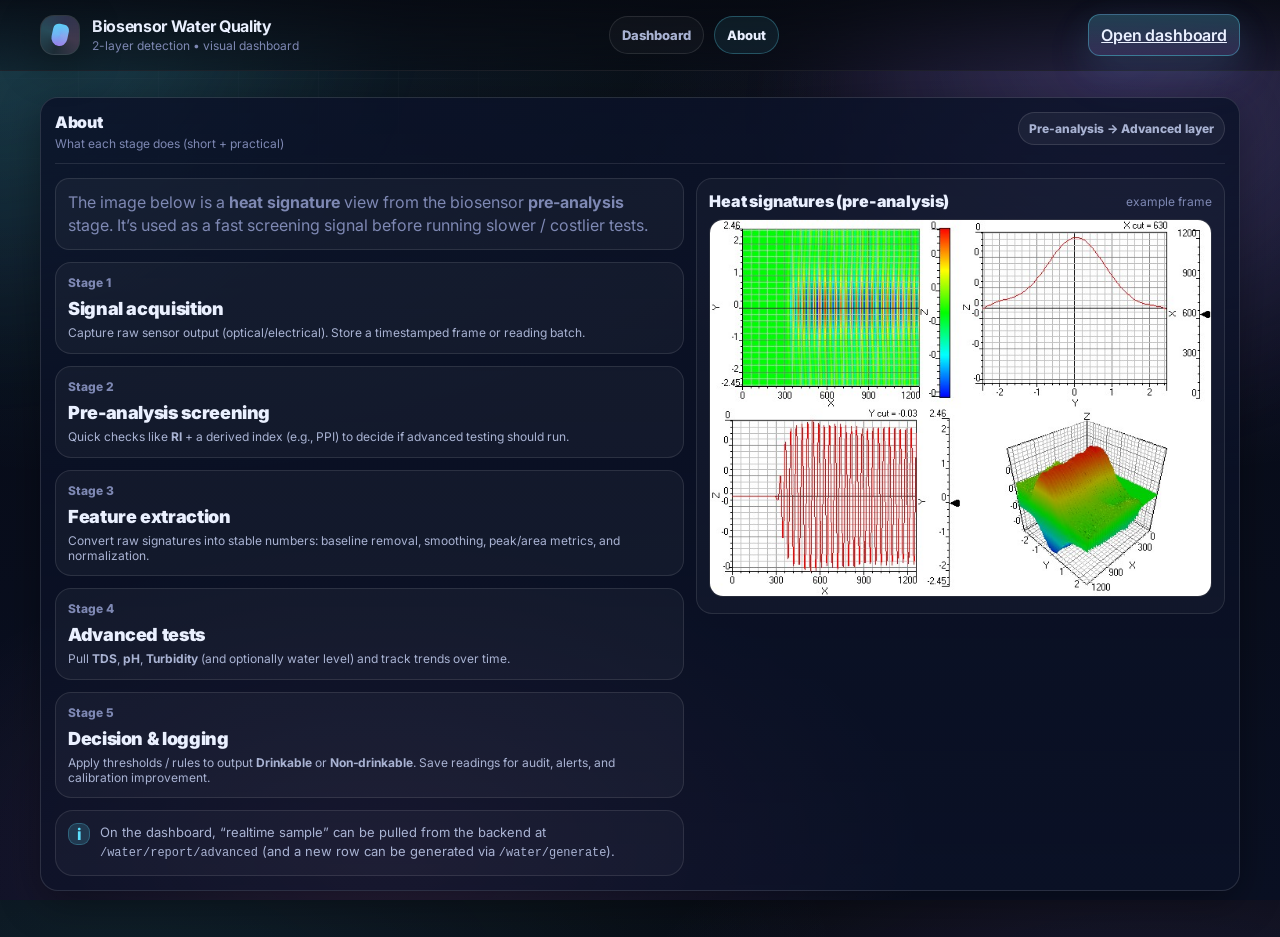
==== front_biosensor/about.html @ 1bdf9292 "Add frontend dashboard; update backend API Add a static frontend dashboard for the biosensor project" ====
<!doctype html>
<html lang="en">
  <head>
    <meta charset="UTF-8" />
    <meta name="viewport" content="width=device-width, initial-scale=1.0" />
    <title>About • Biosensor Water Quality</title>
    <meta
      name="description"
      content="About the biosensor pipeline: pre-analysis heat signature + RI screening, feature extraction, advanced tests (TDS, pH, turbidity), and final decisioning."
    />
    <link rel="preconnect" href="https://fonts.googleapis.com" />
    <link rel="preconnect" href="https://fonts.gstatic.com" crossorigin />
    <link
      href="https://fonts.googleapis.com/css2?family=Inter:wght@400;500;600;700&display=swap"
      rel="stylesheet"
    />
    <link rel="stylesheet" href="./styles.css" />
  </head>

  <body>
    <div class="bg">
      <div class="bg__grid"></div>
      <div class="bg__glow bg__glow--a"></div>
      <div class="bg__glow bg__glow--b"></div>
    </div>

    <header class="topbar">
      <div class="container topbar__inner">
        <div class="brand">
          <div class="brand__mark" aria-hidden="true">
            <span class="brand__drop"></span>
            <span class="brand__ring"></span>
          </div>
          <div class="brand__text">
            <div class="brand__title">Biosensor Water Quality</div>
            <div class="brand__subtitle">2-layer detection • visual dashboard</div>
          </div>
        </div>

        <nav class="nav" aria-label="Primary">
          <a class="nav__link" href="./index.html">Dashboard</a>
          <a class="nav__link nav__link--active" href="./about.html">About</a>
        </nav>

        <div class="topbar__actions">
          <a class="btn btn--primary" href="./index.html">Open dashboard</a>
        </div>
      </div>
    </header>

    <main class="container main">
      <section class="card" aria-label="About this biosensor pipeline">
        <div class="card__head">
          <div>
            <div class="card__title">About</div>
            <div class="card__subtitle">What each stage does (short + practical)</div>
          </div>
          <div class="badge badge--soft">Pre-analysis → Advanced layer</div>
        </div>

        <div class="row" style="margin-top: 14px">
          <div style="flex: 1 1 520px">
            <div class="result result--muted" style="margin-top: 0">
              The image below is a <b>heat signature</b> view from the biosensor <b>pre-analysis</b> stage. It’s used
              as a fast screening signal before running slower / costlier tests.
            </div>

            <div class="row" style="margin-top: 12px">
              <div class="metric" style="flex: 1 1 340px">
                <div class="metric__k">Stage 1</div>
                <div class="metric__v" style="font-size: 18px">Signal acquisition</div>
                <div class="metric__s">
                  Capture raw sensor output (optical/electrical). Store a timestamped frame or reading batch.
                </div>
              </div>
              <div class="metric" style="flex: 1 1 340px">
                <div class="metric__k">Stage 2</div>
                <div class="metric__v" style="font-size: 18px">Pre-analysis screening</div>
                <div class="metric__s">
                  Quick checks like <b>RI</b> + a derived index (e.g., PPI) to decide if advanced testing should run.
                </div>
              </div>
            </div>

            <div class="row">
              <div class="metric" style="flex: 1 1 340px">
                <div class="metric__k">Stage 3</div>
                <div class="metric__v" style="font-size: 18px">Feature extraction</div>
                <div class="metric__s">
                  Convert raw signatures into stable numbers: baseline removal, smoothing, peak/area metrics, and
                  normalization.
                </div>
              </div>
              <div class="metric" style="flex: 1 1 340px">
                <div class="metric__k">Stage 4</div>
                <div class="metric__v" style="font-size: 18px">Advanced tests</div>
                <div class="metric__s">
                  Pull <b>TDS</b>, <b>pH</b>, <b>Turbidity</b> (and optionally water level) and track trends over time.
                </div>
              </div>
            </div>

            <div class="row">
              <div class="metric metric--wide">
                <div class="metric__k">Stage 5</div>
                <div class="metric__v" style="font-size: 18px">Decision & logging</div>
                <div class="metric__s">
                  Apply thresholds / rules to output <b>Drinkable</b> or <b>Non‑drinkable</b>. Save readings for audit,
                  alerts, and calibration improvement.
                </div>
              </div>
            </div>

            <div class="note" style="margin-top: 12px">
              <div class="note__icon" aria-hidden="true">i</div>
              <div class="note__text">
                On the dashboard, “realtime sample” can be pulled from the backend at
                <code>/water/report/advanced</code> (and a new row can be generated via <code>/water/generate</code>).
              </div>
            </div>
          </div>

          <div style="flex: 1 1 420px">
            <div class="chart" aria-label="Heat signature image">
              <div class="chart__head">
                <div class="chart__title">Heat signatures (pre-analysis)</div>
                <div class="chart__meta">example frame</div>
              </div>
              <img
                src="./assets/heatmap-preanalysis.png"
                alt="Heat signature of biosensor pre-analysis stage"
                style="
                  width: 100%;
                  height: auto;
                  border-radius: 14px;
                  border: 1px solid rgba(255, 255, 255, 0.1);
                  background: rgba(0, 0, 0, 0.2);
                "
                loading="lazy"
              />
            </div>
          </div>
        </div>
      </section>
    </main>
  </body>
</html>
---- front_biosensor/styles.css ----
:root{
  --bg0:#070A12;
  --bg1:#0A1023;
  --card:#0B1228cc;
  --card2:#0B1228f0;
  --stroke:#1F2A4A;
  --text:#EAF0FF;
  --muted:#A9B3D3;
  --muted2:#7E88B3;
  --good:#2DE3A6;
  --warn:#FFCC66;
  --bad:#FF5A7A;
  --a:#5DE1FF;
  --b:#A68BFF;
  --c:#FF8BD4;
  --shadow: 0 18px 70px rgba(0,0,0,.45);
  --shadow2: 0 10px 40px rgba(0,0,0,.35);
  --radius: 18px;
  --radius2: 14px;
  --ring: 0 0 0 1px rgba(255,255,255,.08), 0 0 0 8px rgba(93,225,255,.06);
}

*{box-sizing:border-box}
html,body{height:100%}
body{
  margin:0;
  font-family: Inter, system-ui, -apple-system, Segoe UI, Roboto, Arial, sans-serif;
  color: var(--text);
  background: radial-gradient(1200px 650px at 10% 10%, rgba(93,225,255,.10), transparent 60%),
              radial-gradient(900px 520px at 90% 18%, rgba(166,139,255,.14), transparent 60%),
              radial-gradient(900px 520px at 30% 95%, rgba(255,139,212,.12), transparent 60%),
              linear-gradient(180deg, var(--bg0), var(--bg1));
  overflow-x:hidden;
}

code{
  font-family: ui-monospace, SFMono-Regular, Menlo, Monaco, Consolas, "Liberation Mono", "Courier New", monospace;
  font-size: .92em;
}

.container{
  width: min(1200px, calc(100% - 40px));
  margin: 0 auto;
}

.bg{
  position:fixed;
  inset:0;
  pointer-events:none;
  z-index:-1;
}
.bg__grid{
  position:absolute;
  inset:-2px;
  background:
    linear-gradient(to right, rgba(255,255,255,.05) 1px, transparent 1px),
    linear-gradient(to bottom, rgba(255,255,255,.05) 1px, transparent 1px);
  background-size: 80px 80px;
  mask-image: radial-gradient(500px 220px at 20% 10%, #000 35%, transparent 70%);
  opacity:.35;
}
.bg__glow{
  position:absolute;
  width: 720px;
  height: 720px;
  border-radius: 50%;
  filter: blur(55px);
  opacity: .45;
}
.bg__glow--a{ left:-240px; top:-260px; background: radial-gradient(circle at 30% 30%, rgba(93,225,255,.45), transparent 60%);}
.bg__glow--b{ right:-260px; top:-220px; background: radial-gradient(circle at 40% 35%, rgba(166,139,255,.50), transparent 62%);}

.topbar{
  position: sticky;
  top:0;
  z-index:10;
  backdrop-filter: blur(12px);
  background: linear-gradient(180deg, rgba(7,10,18,.85), rgba(7,10,18,.40));
  border-bottom: 1px solid rgba(255,255,255,.08);
}
.topbar__inner{
  display:flex;
  align-items:center;
  justify-content:space-between;
  padding: 14px 0;
  gap: 16px;
}

.brand{
  display:flex;
  align-items:center;
  gap: 12px;
  min-width: 260px;
}
.brand__mark{
  width: 40px;
  height: 40px;
  border-radius: 14px;
  background: rgba(255,255,255,.06);
  border: 1px solid rgba(255,255,255,.10);
  box-shadow: var(--shadow2);
  position:relative;
  display:grid;
  place-items:center;
  overflow:hidden;
}
.brand__drop{
  width: 16px;
  height: 22px;
  background: linear-gradient(180deg, rgba(93,225,255,.95), rgba(166,139,255,.90));
  border-radius: 10px 10px 14px 14px;
  transform: rotate(12deg);
  filter: saturate(1.1);
}
.brand__ring{
  position:absolute;
  inset:-28px;
  border-radius: 999px;
  background: conic-gradient(from 200deg, rgba(93,225,255,.0), rgba(93,225,255,.22), rgba(166,139,255,.18), rgba(255,139,212,.18), rgba(93,225,255,0));
  animation: spin 8s linear infinite;
  opacity:.9;
}
@keyframes spin{to{transform:rotate(360deg)}}
.brand__text{line-height:1.15}
.brand__title{font-weight:700; letter-spacing:-.02em}
.brand__subtitle{color: var(--muted2); font-size: 12px; margin-top: 3px}

.topbar__actions{display:flex; gap:10px; align-items:center; flex-wrap:wrap; justify-content:flex-end}

.nav{
  display:flex;
  gap: 10px;
  align-items:center;
  flex-wrap:wrap;
  justify-content:center;
}
.nav__link{
  text-decoration:none;
  color: var(--muted);
  font-weight: 800;
  font-size: 13px;
  padding: 10px 12px;
  border-radius: 999px;
  border: 1px solid rgba(255,255,255,.10);
  background: rgba(255,255,255,.03);
  transition: transform .12s ease, border-color .12s ease, background .12s ease, color .12s ease;
}
.nav__link:hover{transform: translateY(-1px); border-color: rgba(255,255,255,.20); color: var(--text)}
.nav__link--active{
  color: var(--text);
  border-color: rgba(93,225,255,.28);
  background: rgba(93,225,255,.08);
}

.btn{
  border: 1px solid rgba(255,255,255,.12);
  background: rgba(255,255,255,.06);
  color: var(--text);
  padding: 10px 12px;
  border-radius: 12px;
  cursor:pointer;
  font-weight:600;
  letter-spacing:-.01em;
  transition: transform .12s ease, background .12s ease, border-color .12s ease, opacity .12s ease;
  box-shadow: 0 8px 26px rgba(0,0,0,.25);
}
.btn:hover{transform: translateY(-1px); border-color: rgba(255,255,255,.22)}
.btn:active{transform: translateY(0px)}
.btn:disabled{opacity:.55; cursor:not-allowed}
.btn--primary{
  background: linear-gradient(180deg, rgba(93,225,255,.22), rgba(166,139,255,.18));
  border-color: rgba(93,225,255,.35);
  box-shadow: 0 10px 35px rgba(93,225,255,.10), 0 18px 55px rgba(166,139,255,.08);
}
.btn--ghost{background: rgba(255,255,255,.04)}

.main{padding: 26px 0 46px}

.hero{
  display:grid;
  grid-template-columns: 1.2fr .8fr;
  gap: 18px;
  align-items: stretch;
  margin-top: 10px;
}
@media (max-width: 980px){
  .hero{grid-template-columns: 1fr; }
  .brand{min-width:unset}
}

@media (max-width: 720px){
  .topbar__inner{flex-wrap:wrap}
  .nav{order: 3; width: 100%; justify-content:flex-start}
  .topbar__actions{order: 4; width: 100%; justify-content:flex-start}
}

.pill{
  display:inline-flex;
  align-items:center;
  gap:10px;
  border: 1px solid rgba(255,255,255,.12);
  background: rgba(255,255,255,.06);
  padding: 8px 12px;
  border-radius: 999px;
  color: var(--muted);
  font-size: 13px;
}
.pill__dot{
  width:8px;
  height:8px;
  border-radius:999px;
  background: var(--good);
  box-shadow: 0 0 0 6px rgba(45,227,166,.10);
}

.hero__title{
  margin: 14px 0 10px;
  font-size: clamp(30px, 3vw, 44px);
  letter-spacing: -.03em;
  line-height: 1.08;
}
.hero__accent{
  background: linear-gradient(90deg, var(--a), var(--b), var(--c));
  -webkit-background-clip:text;
  background-clip:text;
  color: transparent;
}
.hero__copy{
  margin: 0;
  max-width: 64ch;
  color: var(--muted);
  line-height: 1.55;
}

.stepper{
  margin-top: 18px;
  display:flex;
  gap: 12px;
  flex-wrap:wrap;
}
.step{
  flex: 1 1 260px;
  display:flex;
  gap: 12px;
  padding: 12px 12px;
  border-radius: var(--radius2);
  background: rgba(255,255,255,.04);
  border: 1px solid rgba(255,255,255,.10);
}
.step__badge{
  width: 30px;
  height: 30px;
  border-radius: 10px;
  display:grid;
  place-items:center;
  font-weight:800;
  background: rgba(255,255,255,.08);
  border: 1px solid rgba(255,255,255,.10);
}
.step__title{font-weight:700; letter-spacing:-.01em}
.step__desc{color: var(--muted2); font-size:12px; margin-top: 3px}
.step--active{
  border-color: rgba(93,225,255,.25);
  box-shadow: 0 0 0 6px rgba(93,225,255,.06);
}
.step--done{
  border-color: rgba(45,227,166,.30);
  box-shadow: 0 0 0 6px rgba(45,227,166,.06);
}

.verdict{
  border-radius: var(--radius);
  border: 1px solid rgba(255,255,255,.12);
  background: linear-gradient(180deg, rgba(255,255,255,.06), rgba(255,255,255,.03));
  box-shadow: var(--shadow);
  padding: 14px;
}
.verdict__top{
  display:flex;
  justify-content:space-between;
  align-items:center;
  gap: 10px;
}
.verdict__label{color: var(--muted2); font-size: 12px}
.chip{
  display:inline-flex;
  align-items:center;
  gap:8px;
  padding: 8px 10px;
  border-radius: 999px;
  border: 1px solid rgba(255,255,255,.12);
  background: rgba(255,255,255,.05);
  font-weight: 700;
  font-size: 12px;
}
.chip__dot{
  width: 9px; height: 9px;
  border-radius: 999px;
  background: rgba(255,255,255,.5);
}

.verdict__body{padding: 14px 0 12px}
.verdict__headline{font-weight: 800; letter-spacing:-.02em; font-size: 18px; margin-top: 12px}
.verdict__sub{color: var(--muted); line-height:1.45; margin-top: 6px}
.verdict__footer{
  display:grid;
  grid-template-columns: repeat(3, 1fr);
  gap: 10px;
  padding-top: 12px;
  border-top: 1px solid rgba(255,255,255,.10);
}
.mini{background: rgba(255,255,255,.04); border:1px solid rgba(255,255,255,.08); border-radius: 14px; padding: 10px}
.mini__k{color: var(--muted2); font-size: 11px}
.mini__v{font-weight: 800; margin-top: 4px; letter-spacing:-.01em}

.meter__bar{
  height: 12px;
  border-radius: 999px;
  background: rgba(255,255,255,.06);
  border: 1px solid rgba(255,255,255,.10);
  overflow:hidden;
}
.meter__fill{
  height: 100%;
  width: 0%;
  border-radius: 999px;
  background: linear-gradient(90deg, rgba(93,225,255,.95), rgba(166,139,255,.95), rgba(255,139,212,.95));
  box-shadow: 0 0 24px rgba(93,225,255,.18);
  transition: width .35s ease;
}
.meter__row{display:flex; justify-content:space-between; align-items:center; margin-top: 8px}
.meter__k{color: var(--muted2); font-size:12px}
.meter__v{font-weight:800}

.note{
  margin-top: 12px;
  display:flex;
  gap: 10px;
  align-items:flex-start;
  padding: 12px 12px;
  border-radius: var(--radius);
  background: rgba(255,255,255,.03);
  border: 1px solid rgba(255,255,255,.10);
}
.note__icon{
  width: 22px;
  height: 22px;
  border-radius: 9px;
  background: rgba(93,225,255,.16);
  border: 1px solid rgba(93,225,255,.25);
  display:grid;
  place-items:center;
  font-weight:800;
  color: var(--a);
  flex: 0 0 auto;
}
.note__text{color: var(--muted); line-height:1.45; font-size: 13px}

.grid{
  display:grid;
  grid-template-columns: 1fr 1fr;
  gap: 16px;
  margin-top: 18px;
}
@media (max-width: 980px){ .grid{grid-template-columns: 1fr} }

.card{
  border-radius: var(--radius);
  border: 1px solid rgba(255,255,255,.12);
  background: linear-gradient(180deg, rgba(11,18,40,.85), rgba(11,18,40,.55));
  box-shadow: var(--shadow2);
  padding: 14px;
}
.card__head{
  display:flex;
  align-items:flex-start;
  justify-content:space-between;
  gap: 12px;
  padding-bottom: 12px;
  border-bottom: 1px solid rgba(255,255,255,.10);
}
.card__title{font-weight: 900; letter-spacing:-.02em}
.card__subtitle{color: var(--muted2); margin-top: 4px; font-size: 12px}

.badge{
  font-weight: 800;
  font-size: 12px;
  padding: 8px 10px;
  border-radius: 999px;
  border: 1px solid rgba(255,255,255,.12);
}
.badge--soft{background: rgba(255,255,255,.05); color: var(--muted)}
.badge--good{background: rgba(45,227,166,.12); border-color: rgba(45,227,166,.25); color: rgba(225,255,246,.95)}
.badge--bad{background: rgba(255,90,122,.12); border-color: rgba(255,90,122,.25); color: rgba(255,233,238,.95)}

.form{padding-top: 12px}
.row{display:flex; gap: 12px; align-items:stretch; margin-top: 12px; flex-wrap:wrap}
.row--2 > *{flex: 1 1 220px}
.row--actions{align-items:center}

.field{display:block}
.field__label{display:block; font-weight: 800; letter-spacing:-.01em; margin-bottom: 8px}
.field__control{display:block}
.input{
  width: 100%;
  padding: 12px 12px;
  border-radius: 14px;
  border: 1px solid rgba(255,255,255,.12);
  background: rgba(0,0,0,.25);
  color: var(--text);
  outline:none;
  transition: border-color .12s ease, box-shadow .12s ease, transform .12s ease;
}
.input::placeholder{color: rgba(169,179,211,.6)}
.input:focus{
  border-color: rgba(93,225,255,.35);
  box-shadow: var(--ring);
}
.field__hint{display:block; margin-top: 8px; color: var(--muted2); font-size: 12px; line-height: 1.35}

.result{
  margin-top: 12px;
  padding: 12px 12px;
  border-radius: 14px;
  border: 1px solid rgba(255,255,255,.10);
  background: rgba(255,255,255,.04);
  color: var(--muted);
  line-height:1.45;
}
.result--good{background: rgba(45,227,166,.10); border-color: rgba(45,227,166,.20); color: rgba(231,255,248,.96)}
.result--bad{background: rgba(255,90,122,.10); border-color: rgba(255,90,122,.20); color: rgba(255,236,240,.96)}
.result--muted{color: var(--muted2)}

.card--disabled{
  opacity: .92;
}
.card--disabled .adv{filter: saturate(.9)}

.adv{padding-top: 12px}
.metric{
  border-radius: 16px;
  border: 1px solid rgba(255,255,255,.10);
  background: rgba(255,255,255,.04);
  padding: 12px;
  min-height: 92px;
}
.metric__k{color: var(--muted2); font-weight:800; font-size: 12px}
.metric__v{font-weight: 900; letter-spacing:-.02em; font-size: 24px; margin-top: 8px}
.metric__u{color: var(--muted2); font-weight: 800; font-size: 12px}
.metric__s{color: var(--muted); margin-top: 6px; font-size: 12px}
.metric--wide{flex: 2 1 320px}

.charts{
  margin-top: 14px;
  display:grid;
  grid-template-columns: 1fr;
  gap: 12px;
}
.chart{
  border-radius: 16px;
  border: 1px solid rgba(255,255,255,.10);
  background: rgba(255,255,255,.03);
  padding: 12px;
}
.chart__head{
  display:flex;
  justify-content:space-between;
  align-items:center;
  margin-bottom: 8px;
}
.chart__title{font-weight: 900; letter-spacing:-.01em}
.chart__meta{color: var(--muted2); font-size: 12px; display:flex; gap:8px; align-items:center}
.dot{width:8px; height:8px; border-radius:999px}
.dot--a{background: var(--a)}
.dot--b{background: var(--b)}
.dot--c{background: var(--c)}

.footer{
  margin-top: 16px;
  padding-top: 16px;
  border-top: 1px solid rgba(255,255,255,.10);
  display:flex;
  justify-content:space-between;
  gap: 12px;
  flex-wrap:wrap;
  color: var(--muted);
  font-size: 13px;
}
.footer__muted{color: var(--muted2)}
.sep{opacity:.5; margin: 0 6px}

/* Verdict states */
.verdict[data-state="good"] .chip__dot{background: var(--good); box-shadow: 0 0 0 6px rgba(45,227,166,.10)}
.verdict[data-state="warn"] .chip__dot{background: var(--warn); box-shadow: 0 0 0 6px rgba(255,204,102,.10)}
.verdict[data-state="bad"]  .chip__dot{background: var(--bad);  box-shadow: 0 0 0 6px rgba(255,90,122,.10)}

.verdict[data-state="good"] .chip{border-color: rgba(45,227,166,.25); background: rgba(45,227,166,.10)}
.verdict[data-state="warn"] .chip{border-color: rgba(255,204,102,.25); background: rgba(255,204,102,.10)}
.verdict[data-state="bad"]  .chip{border-color: rgba(255,90,122,.25); background: rgba(255,90,122,.10)}

.metric.good{border-color: rgba(45,227,166,.22); background: rgba(45,227,166,.08)}
.metric.bad{border-color: rgba(255,90,122,.22); background: rgba(255,90,122,.08)}
.metric.warn{border-color: rgba(255,204,102,.22); background: rgba(255,204,102,.08)}
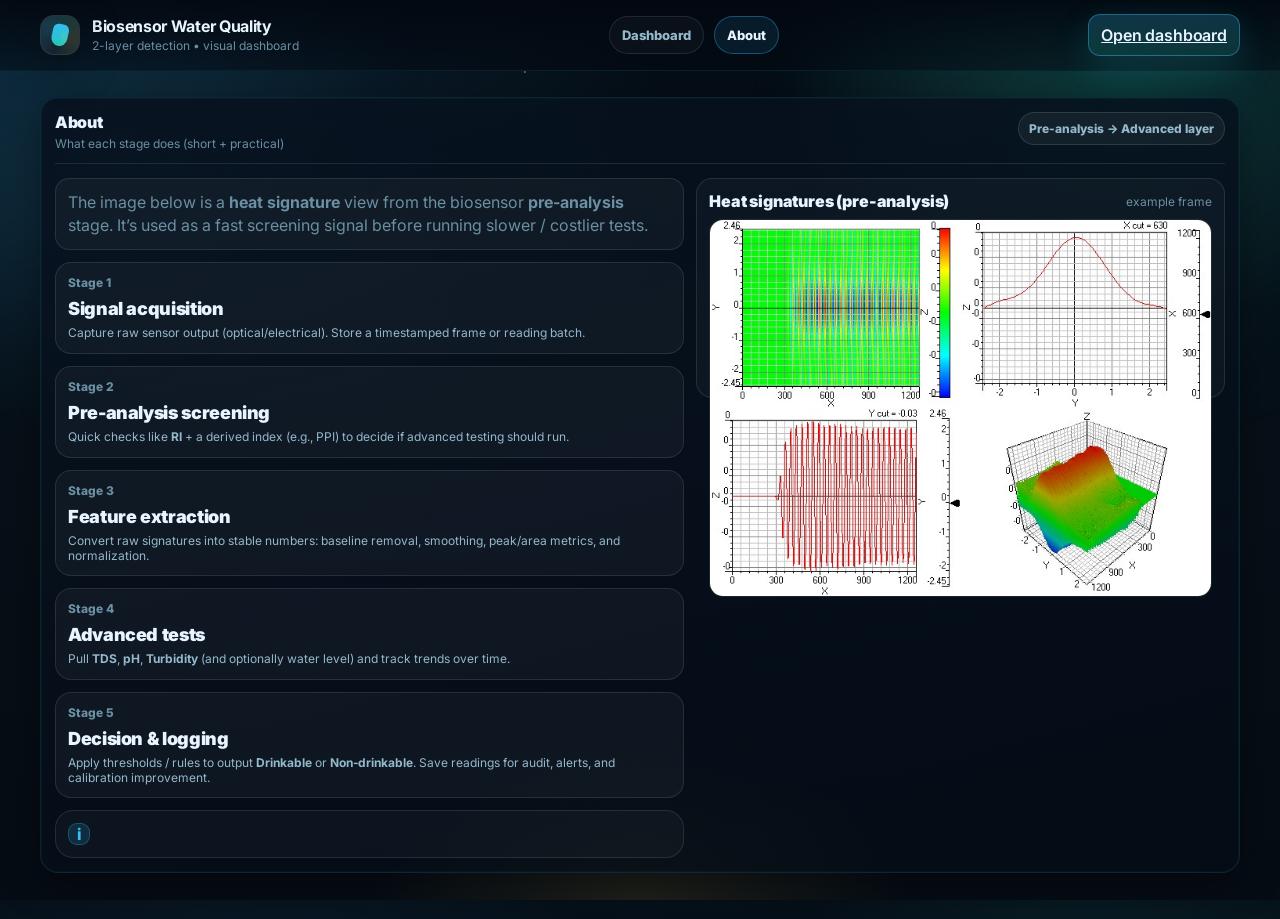
==== commit 93dc3b19: "Refactor UI elements and update color scheme for improved aesthetics" ====
--- a/front_biosensor/about.html
+++ b/front_biosensor/about.html
@@ -113,10 +113,10 @@
 
             <div class="note" style="margin-top: 12px">
               <div class="note__icon" aria-hidden="true">i</div>
-              <div class="note__text">
+              <!-- <div class="note__text">
                 On the dashboard, “realtime sample” can be pulled from the backend at
                 <code>/water/report/advanced</code> (and a new row can be generated via <code>/water/generate</code>).
-              </div>
+              </div> -->
             </div>
           </div>
 
--- a/front_biosensor/styles.css
+++ b/front_biosensor/styles.css
@@ -1,23 +1,27 @@
 :root{
-  --bg0:#070A12;
-  --bg1:#0A1023;
-  --card:#0B1228cc;
-  --card2:#0B1228f0;
-  --stroke:#1F2A4A;
-  --text:#EAF0FF;
-  --muted:#A9B3D3;
-  --muted2:#7E88B3;
-  --good:#2DE3A6;
-  --warn:#FFCC66;
-  --bad:#FF5A7A;
-  --a:#5DE1FF;
-  --b:#A68BFF;
-  --c:#FF8BD4;
-  --shadow: 0 18px 70px rgba(0,0,0,.45);
-  --shadow2: 0 10px 40px rgba(0,0,0,.35);
+  /* Cosmic: deep space + cyan/teal nebula + starlight gold (no purple) */
+  --bg0:#030810;
+  --bg1:#071018;
+  --card:#07121fcc;
+  --card2:#07121ff0;
+  --stroke:#1a3a4a;
+  --text:#E8F4FF;
+  --muted:#94b8cc;
+  --muted2:#6b8fa3;
+  --good:#34d399;
+  --warn:#fbbf24;
+  --bad:#fb7185;
+  --a:#38bdf8;
+  --b:#2dd4bf;
+  --c:#fcd34d;
+  --cosmic-glow-cyan: rgba(56,189,248,.14);
+  --cosmic-glow-teal: rgba(45,212,191,.12);
+  --cosmic-glow-gold: rgba(252,211,77,.10);
+  --shadow: 0 18px 70px rgba(0,0,0,.55);
+  --shadow2: 0 10px 40px rgba(0,0,0,.4);
   --radius: 18px;
   --radius2: 14px;
-  --ring: 0 0 0 1px rgba(255,255,255,.08), 0 0 0 8px rgba(93,225,255,.06);
+  --ring: 0 0 0 1px rgba(255,255,255,.08), 0 0 0 8px rgba(56,189,248,.08);
 }
 
 *{box-sizing:border-box}
@@ -26,10 +30,12 @@
   margin:0;
   font-family: Inter, system-ui, -apple-system, Segoe UI, Roboto, Arial, sans-serif;
   color: var(--text);
-  background: radial-gradient(1200px 650px at 10% 10%, rgba(93,225,255,.10), transparent 60%),
-              radial-gradient(900px 520px at 90% 18%, rgba(166,139,255,.14), transparent 60%),
-              radial-gradient(900px 520px at 30% 95%, rgba(255,139,212,.12), transparent 60%),
-              linear-gradient(180deg, var(--bg0), var(--bg1));
+  background:
+    radial-gradient(ellipse 900px 480px at 15% 20%, var(--cosmic-glow-cyan), transparent 55%),
+    radial-gradient(ellipse 700px 420px at 88% 12%, var(--cosmic-glow-teal), transparent 50%),
+    radial-gradient(ellipse 600px 360px at 50% 100%, var(--cosmic-glow-gold), transparent 45%),
+    radial-gradient(ellipse 140% 80% at 50% -20%, rgba(15,40,55,.5), transparent 50%),
+    linear-gradient(180deg, var(--bg0) 0%, var(--bg1) 45%, #050c14 100%);
   overflow-x:hidden;
 }
 
@@ -53,11 +59,35 @@
   position:absolute;
   inset:-2px;
   background:
-    linear-gradient(to right, rgba(255,255,255,.05) 1px, transparent 1px),
-    linear-gradient(to bottom, rgba(255,255,255,.05) 1px, transparent 1px);
-  background-size: 80px 80px;
-  mask-image: radial-gradient(500px 220px at 20% 10%, #000 35%, transparent 70%);
-  opacity:.35;
+    linear-gradient(to right, rgba(56,189,248,.04) 1px, transparent 1px),
+    linear-gradient(to bottom, rgba(56,189,248,.04) 1px, transparent 1px);
+  background-size: 72px 72px;
+  mask-image: radial-gradient(700px 320px at 30% 15%, #000 25%, transparent 75%);
+  opacity:.4;
+}
+/* Subtle starfield (pure CSS) */
+.bg::after{
+  content:"";
+  position:absolute;
+  inset:0;
+  pointer-events:none;
+  background-image:
+    radial-gradient(1px 1px at 8% 12%, rgba(255,255,255,.85), transparent),
+    radial-gradient(1px 1px at 22% 35%, rgba(224,242,254,.7), transparent),
+    radial-gradient(1.5px 1.5px at 41% 8%, rgba(255,255,255,.9), transparent),
+    radial-gradient(1px 1px at 55% 22%, rgba(255,255,255,.55), transparent),
+    radial-gradient(1px 1px at 73% 18%, rgba(204,251,241,.65), transparent),
+    radial-gradient(1px 1px at 88% 42%, rgba(255,255,255,.75), transparent),
+    radial-gradient(1px 1px at 15% 58%, rgba(255,255,255,.5), transparent),
+    radial-gradient(1.5px 1.5px at 33% 72%, rgba(253,230,138,.55), transparent),
+    radial-gradient(1px 1px at 62% 65%, rgba(255,255,255,.6), transparent),
+    radial-gradient(1px 1px at 78% 78%, rgba(224,242,254,.5), transparent),
+    radial-gradient(1px 1px at 92% 88%, rgba(255,255,255,.45), transparent),
+    radial-gradient(1px 1px at 5% 88%, rgba(255,255,255,.4), transparent),
+    radial-gradient(1px 1px at 48% 48%, rgba(255,255,255,.35), transparent);
+  background-size: 100% 100%;
+  background-repeat: no-repeat;
+  opacity:.55;
 }
 .bg__glow{
   position:absolute;
@@ -65,18 +95,18 @@
   height: 720px;
   border-radius: 50%;
   filter: blur(55px);
-  opacity: .45;
-}
-.bg__glow--a{ left:-240px; top:-260px; background: radial-gradient(circle at 30% 30%, rgba(93,225,255,.45), transparent 60%);}
-.bg__glow--b{ right:-260px; top:-220px; background: radial-gradient(circle at 40% 35%, rgba(166,139,255,.50), transparent 62%);}
+  opacity: .42;
+}
+.bg__glow--a{ left:-240px; top:-260px; background: radial-gradient(circle at 30% 30%, rgba(56,189,248,.42), transparent 62%);}
+.bg__glow--b{ right:-260px; top:-220px; background: radial-gradient(circle at 40% 35%, rgba(45,212,191,.38), transparent 62%);}
 
 .topbar{
   position: sticky;
   top:0;
   z-index:10;
   backdrop-filter: blur(12px);
-  background: linear-gradient(180deg, rgba(7,10,18,.85), rgba(7,10,18,.40));
-  border-bottom: 1px solid rgba(255,255,255,.08);
+  background: linear-gradient(180deg, rgba(3,8,16,.92), rgba(3,8,16,.45));
+  border-bottom: 1px solid rgba(56,189,248,.12);
 }
 .topbar__inner{
   display:flex;
@@ -107,18 +137,18 @@
 .brand__drop{
   width: 16px;
   height: 22px;
-  background: linear-gradient(180deg, rgba(93,225,255,.95), rgba(166,139,255,.90));
+  background: linear-gradient(180deg, rgba(56,189,248,.98), rgba(45,212,191,.92));
   border-radius: 10px 10px 14px 14px;
   transform: rotate(12deg);
-  filter: saturate(1.1);
+  filter: saturate(1.05);
 }
 .brand__ring{
   position:absolute;
   inset:-28px;
   border-radius: 999px;
-  background: conic-gradient(from 200deg, rgba(93,225,255,.0), rgba(93,225,255,.22), rgba(166,139,255,.18), rgba(255,139,212,.18), rgba(93,225,255,0));
-  animation: spin 8s linear infinite;
-  opacity:.9;
+  background: conic-gradient(from 200deg, rgba(56,189,248,0), rgba(56,189,248,.2), rgba(45,212,191,.18), rgba(252,211,77,.14), rgba(56,189,248,0));
+  animation: spin 14s linear infinite;
+  opacity:.85;
 }
 @keyframes spin{to{transform:rotate(360deg)}}
 .brand__text{line-height:1.15}
@@ -148,8 +178,8 @@
 .nav__link:hover{transform: translateY(-1px); border-color: rgba(255,255,255,.20); color: var(--text)}
 .nav__link--active{
   color: var(--text);
-  border-color: rgba(93,225,255,.28);
-  background: rgba(93,225,255,.08);
+  border-color: rgba(56,189,248,.35);
+  background: rgba(56,189,248,.1);
 }
 
 .btn{
@@ -168,9 +198,9 @@
 .btn:active{transform: translateY(0px)}
 .btn:disabled{opacity:.55; cursor:not-allowed}
 .btn--primary{
-  background: linear-gradient(180deg, rgba(93,225,255,.22), rgba(166,139,255,.18));
-  border-color: rgba(93,225,255,.35);
-  box-shadow: 0 10px 35px rgba(93,225,255,.10), 0 18px 55px rgba(166,139,255,.08);
+  background: linear-gradient(180deg, rgba(56,189,248,.22), rgba(45,212,191,.16));
+  border-color: rgba(56,189,248,.4);
+  box-shadow: 0 10px 35px rgba(56,189,248,.12), 0 18px 55px rgba(45,212,191,.08);
 }
 .btn--ghost{background: rgba(255,255,255,.04)}
 
@@ -209,8 +239,8 @@
   width:8px;
   height:8px;
   border-radius:999px;
-  background: var(--good);
-  box-shadow: 0 0 0 6px rgba(45,227,166,.10);
+  background: var(--b);
+  box-shadow: 0 0 0 6px rgba(45,212,191,.15);
 }
 
 .hero__title{
@@ -260,12 +290,12 @@
 .step__title{font-weight:700; letter-spacing:-.01em}
 .step__desc{color: var(--muted2); font-size:12px; margin-top: 3px}
 .step--active{
-  border-color: rgba(93,225,255,.25);
-  box-shadow: 0 0 0 6px rgba(93,225,255,.06);
+  border-color: rgba(56,189,248,.28);
+  box-shadow: 0 0 0 6px rgba(56,189,248,.08);
 }
 .step--done{
-  border-color: rgba(45,227,166,.30);
-  box-shadow: 0 0 0 6px rgba(45,227,166,.06);
+  border-color: rgba(52,211,153,.32);
+  box-shadow: 0 0 0 6px rgba(52,211,153,.08);
 }
 
 .verdict{
@@ -324,8 +354,8 @@
   height: 100%;
   width: 0%;
   border-radius: 999px;
-  background: linear-gradient(90deg, rgba(93,225,255,.95), rgba(166,139,255,.95), rgba(255,139,212,.95));
-  box-shadow: 0 0 24px rgba(93,225,255,.18);
+  background: linear-gradient(90deg, rgba(56,189,248,.95), rgba(45,212,191,.92), rgba(252,211,77,.88));
+  box-shadow: 0 0 24px rgba(56,189,248,.22);
   transition: width .35s ease;
 }
 .meter__row{display:flex; justify-content:space-between; align-items:center; margin-top: 8px}
@@ -346,8 +376,8 @@
   width: 22px;
   height: 22px;
   border-radius: 9px;
-  background: rgba(93,225,255,.16);
-  border: 1px solid rgba(93,225,255,.25);
+  background: rgba(56,189,248,.14);
+  border: 1px solid rgba(56,189,248,.28);
   display:grid;
   place-items:center;
   font-weight:800;
@@ -366,9 +396,9 @@
 
 .card{
   border-radius: var(--radius);
-  border: 1px solid rgba(255,255,255,.12);
-  background: linear-gradient(180deg, rgba(11,18,40,.85), rgba(11,18,40,.55));
-  box-shadow: var(--shadow2);
+  border: 1px solid rgba(56,189,248,.12);
+  background: linear-gradient(165deg, rgba(7,18,31,.92), rgba(4,12,22,.72));
+  box-shadow: var(--shadow2), 0 0 0 1px rgba(45,212,191,.04) inset;
   padding: 14px;
 }
 .card__head{
@@ -390,8 +420,8 @@
   border: 1px solid rgba(255,255,255,.12);
 }
 .badge--soft{background: rgba(255,255,255,.05); color: var(--muted)}
-.badge--good{background: rgba(45,227,166,.12); border-color: rgba(45,227,166,.25); color: rgba(225,255,246,.95)}
-.badge--bad{background: rgba(255,90,122,.12); border-color: rgba(255,90,122,.25); color: rgba(255,233,238,.95)}
+.badge--good{background: rgba(52,211,153,.12); border-color: rgba(52,211,153,.28); color: rgba(220,255,240,.96)}
+.badge--bad{background: rgba(251,113,133,.12); border-color: rgba(251,113,133,.28); color: rgba(255,235,238,.96)}
 
 .form{padding-top: 12px}
 .row{display:flex; gap: 12px; align-items:stretch; margin-top: 12px; flex-wrap:wrap}
@@ -413,7 +443,7 @@
 }
 .input::placeholder{color: rgba(169,179,211,.6)}
 .input:focus{
-  border-color: rgba(93,225,255,.35);
+  border-color: rgba(56,189,248,.4);
   box-shadow: var(--ring);
 }
 .field__hint{display:block; margin-top: 8px; color: var(--muted2); font-size: 12px; line-height: 1.35}
@@ -427,8 +457,8 @@
   color: var(--muted);
   line-height:1.45;
 }
-.result--good{background: rgba(45,227,166,.10); border-color: rgba(45,227,166,.20); color: rgba(231,255,248,.96)}
-.result--bad{background: rgba(255,90,122,.10); border-color: rgba(255,90,122,.20); color: rgba(255,236,240,.96)}
+.result--good{background: rgba(52,211,153,.1); border-color: rgba(52,211,153,.22); color: rgba(230,255,245,.96)}
+.result--bad{background: rgba(251,113,133,.1); border-color: rgba(251,113,133,.22); color: rgba(255,235,238,.96)}
 .result--muted{color: var(--muted2)}
 
 .card--disabled{
@@ -461,6 +491,7 @@
   border: 1px solid rgba(255,255,255,.10);
   background: rgba(255,255,255,.03);
   padding: 12px;
+  height: 220px;
 }
 .chart__head{
   display:flex;
@@ -470,10 +501,41 @@
 }
 .chart__title{font-weight: 900; letter-spacing:-.01em}
 .chart__meta{color: var(--muted2); font-size: 12px; display:flex; gap:8px; align-items:center}
+.chart__tds_meta{color: var(--muted2); font-size: 12px; display:flex; gap:8px; align-items:center}
 .dot{width:8px; height:8px; border-radius:999px}
 .dot--a{background: var(--a)}
 .dot--b{background: var(--b)}
 .dot--c{background: var(--c)}
+
+.chart--tds {
+  height: 260px;
+}
+.chart--tds canvas {
+  display: block;
+  width: 100% !important;
+  height: 200px !important;
+}
+.chart:not(.chart--tds) {
+  height: 220px;
+}
+.chart:not(.chart--tds) canvas {
+  display: block;
+  width: 100% !important;
+  height: 160px !important;
+}
+
+/* TDS gets a taller canvas so the 100–500 ppm range has room */
+#chartTds {
+  height: 180px !important;
+  max-height: 180px;
+}
+
+/* pH and turbidity keep original height */
+#chartPh,
+#chartTurb {
+  height: 160px !important;
+  max-height: 160px;
+}
 
 .footer{
   margin-top: 16px;
@@ -490,14 +552,14 @@
 .sep{opacity:.5; margin: 0 6px}
 
 /* Verdict states */
-.verdict[data-state="good"] .chip__dot{background: var(--good); box-shadow: 0 0 0 6px rgba(45,227,166,.10)}
-.verdict[data-state="warn"] .chip__dot{background: var(--warn); box-shadow: 0 0 0 6px rgba(255,204,102,.10)}
-.verdict[data-state="bad"]  .chip__dot{background: var(--bad);  box-shadow: 0 0 0 6px rgba(255,90,122,.10)}
-
-.verdict[data-state="good"] .chip{border-color: rgba(45,227,166,.25); background: rgba(45,227,166,.10)}
-.verdict[data-state="warn"] .chip{border-color: rgba(255,204,102,.25); background: rgba(255,204,102,.10)}
-.verdict[data-state="bad"]  .chip{border-color: rgba(255,90,122,.25); background: rgba(255,90,122,.10)}
-
-.metric.good{border-color: rgba(45,227,166,.22); background: rgba(45,227,166,.08)}
-.metric.bad{border-color: rgba(255,90,122,.22); background: rgba(255,90,122,.08)}
-.metric.warn{border-color: rgba(255,204,102,.22); background: rgba(255,204,102,.08)}
+.verdict[data-state="good"] .chip__dot{background: var(--good); box-shadow: 0 0 0 6px rgba(52,211,153,.12)}
+.verdict[data-state="warn"] .chip__dot{background: var(--warn); box-shadow: 0 0 0 6px rgba(251,191,36,.12)}
+.verdict[data-state="bad"]  .chip__dot{background: var(--bad);  box-shadow: 0 0 0 6px rgba(251,113,133,.12)}
+
+.verdict[data-state="good"] .chip{border-color: rgba(52,211,153,.28); background: rgba(52,211,153,.1)}
+.verdict[data-state="warn"] .chip{border-color: rgba(251,191,36,.28); background: rgba(251,191,36,.1)}
+.verdict[data-state="bad"]  .chip{border-color: rgba(251,113,133,.28); background: rgba(251,113,133,.1)}
+
+.metric.good{border-color: rgba(52,211,153,.24); background: rgba(52,211,153,.08)}
+.metric.bad{border-color: rgba(251,113,133,.24); background: rgba(251,113,133,.08)}
+.metric.warn{border-color: rgba(251,191,36,.24); background: rgba(251,191,36,.08)}
